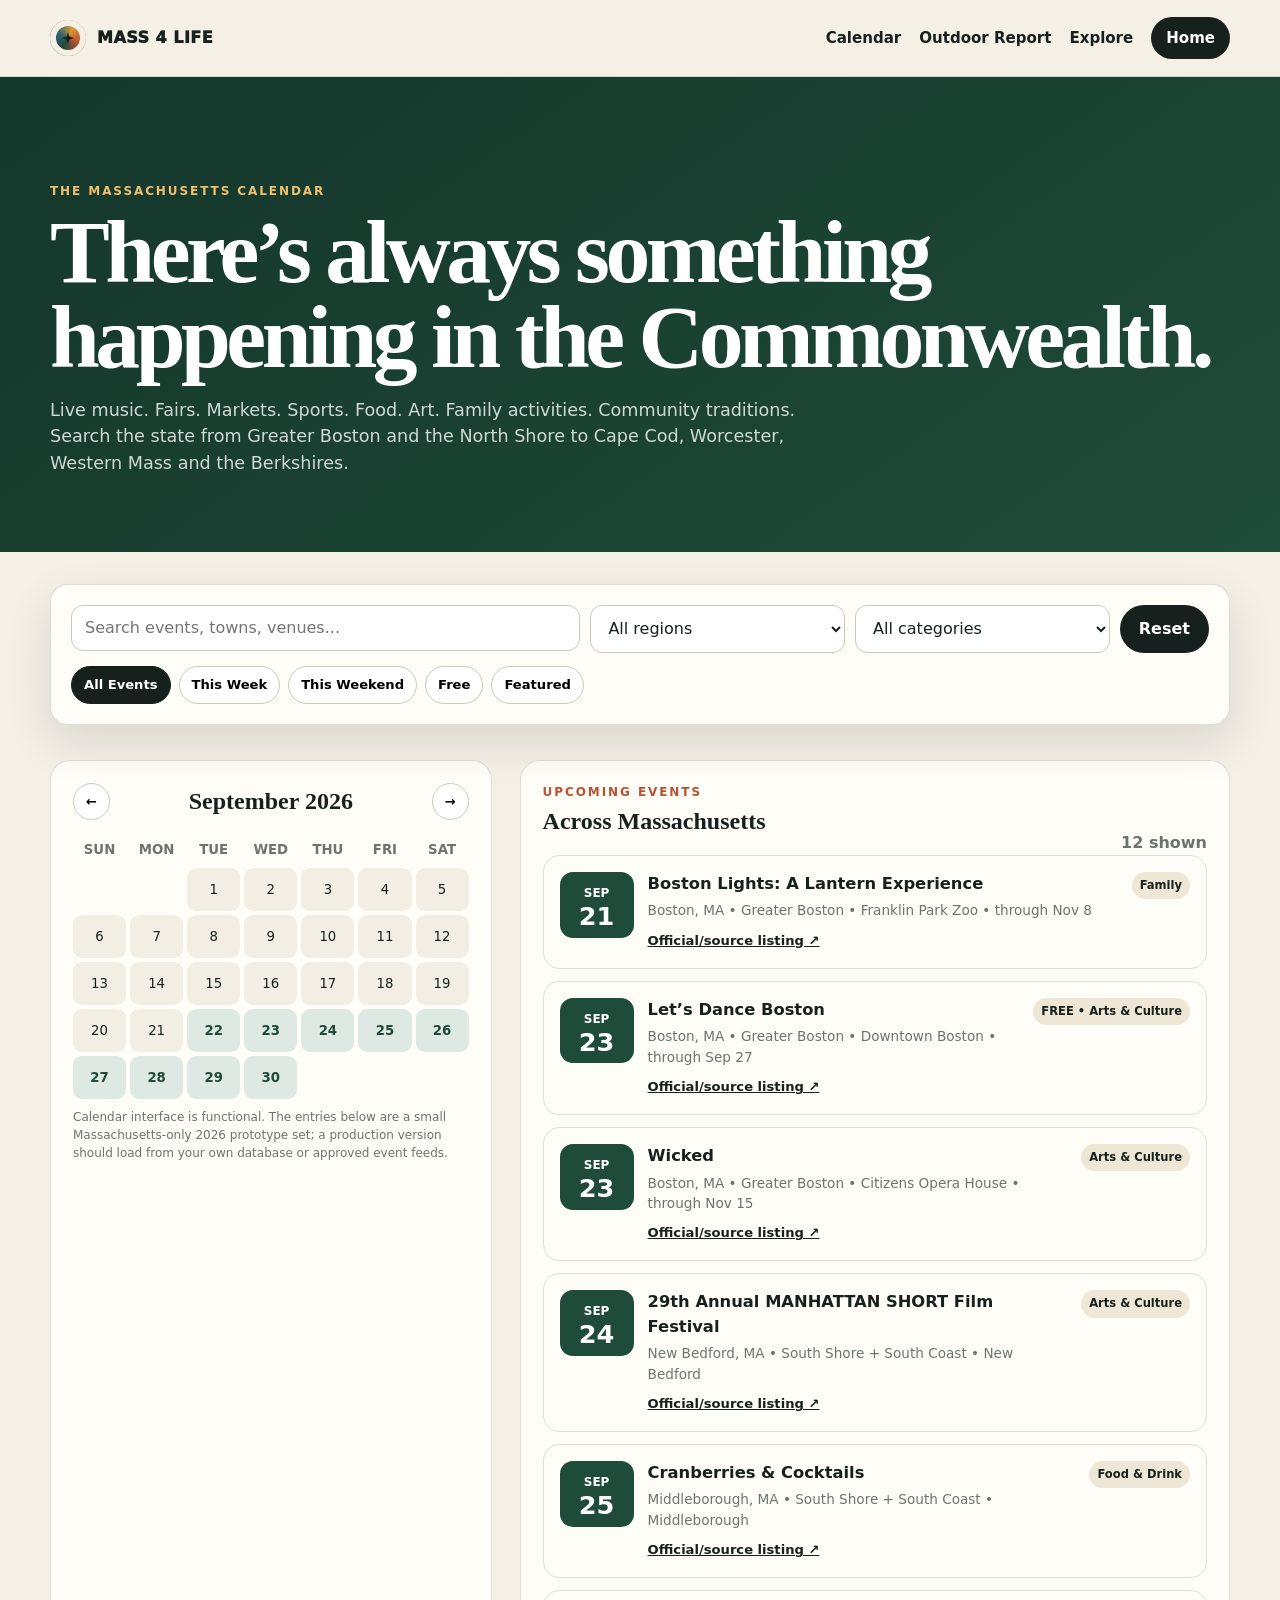
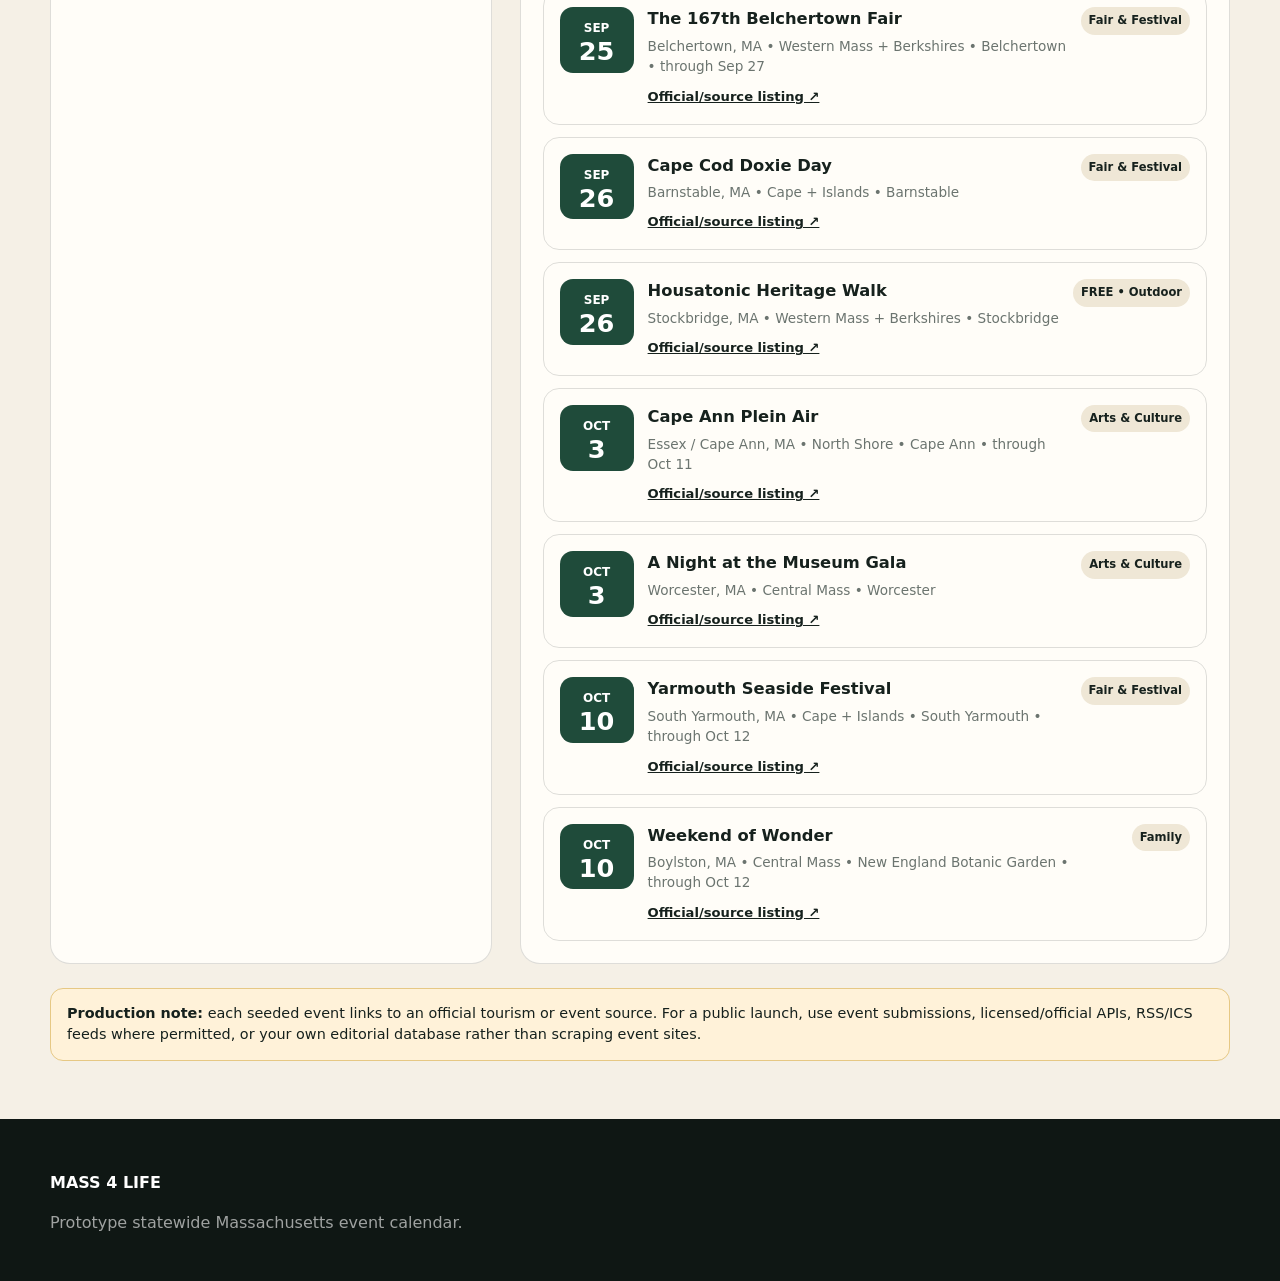
==== calendar.html @ 7e8f81f9 "Add files via upload" ====
<!doctype html><html lang="en"><head><meta charset="utf-8"><meta name="viewport" content="width=device-width,initial-scale=1"><title>Massachusetts Calendar | Mass 4 Life</title><meta name="description" content="Find events and things to do across Massachusetts by region, date and category."><link rel="stylesheet" href="styles.css"></head><body>
<header class="site-header"><div class="container nav" id="nav"><a class="brand" href="index.html"><span class="brand-mark"></span><span>MASS 4 LIFE</span></a><nav class="nav-links"><a href="calendar.html">Calendar</a><a href="outdoor-report.html">Outdoor Report</a><a href="index.html#regions">Explore</a><a class="nav-cta" href="index.html">Home</a></nav><button class="mobile-menu" onclick="document.getElementById('nav').classList.toggle('open')">☰</button></div></header>
<main><section class="page-hero"><div class="container"><div class="eyebrow" style="color:#f1c06d">The Massachusetts Calendar</div><h1>There’s always something happening in the Commonwealth.</h1><p>Live music. Fairs. Markets. Sports. Food. Art. Family activities. Community traditions. Search the state from Greater Boston and the North Shore to Cape Cod, Worcester, Western Mass and the Berkshires.</p></div></section>
<section class="section-sm"><div class="container"><div class="filters"><div class="filter-row"><div class="search-wrap"><input id="search" class="input" placeholder="Search events, towns, venues..."></div><select id="regionFilter"><option value="all">All regions</option><option>Greater Boston</option><option>North Shore</option><option>South Shore + South Coast</option><option>Cape + Islands</option><option>Central Mass</option><option>Western Mass + Berkshires</option></select><select id="categoryFilter"><option value="all">All categories</option><option>Arts & Culture</option><option>Fair & Festival</option><option>Food & Drink</option><option>Outdoor</option><option>Family</option></select><button class="btn btn-dark" id="resetBtn">Reset</button></div><div class="chips"><button class="chip active" data-filter="all">All Events</button><button class="chip" data-filter="week">This Week</button><button class="chip" data-filter="weekend">This Weekend</button><button class="chip" data-filter="free">Free</button><button class="chip" data-filter="featured">Featured</button></div></div>
<div class="calendar-layout"><aside class="month-panel"><div class="month-head"><button class="chip" id="prevMonth">←</button><h2 id="monthLabel"></h2><button class="chip" id="nextMonth">→</button></div><div id="monthGrid" class="month-grid"></div><p class="source-note">Calendar interface is functional. The entries below are a small Massachusetts-only 2026 prototype set; a production version should load from your own database or approved event feeds.</p></aside><section class="event-panel"><div style="display:flex;justify-content:space-between;align-items:end;gap:12px"><div><div class="eyebrow">Upcoming events</div><h2 style="font-family:Georgia,serif;margin:.15rem 0 1rem">Across Massachusetts</h2></div><strong id="eventCount" class="muted"></strong></div><div class="event-list" id="eventList"></div></section></div>
<div class="notice" style="margin-top:24px"><strong>Production note:</strong> each seeded event links to an official tourism or event source. For a public launch, use event submissions, licensed/official APIs, RSS/ICS feeds where permitted, or your own editorial database rather than scraping event sites.</div>
</div></section></main>
<footer class="footer"><div class="container"><strong>MASS 4 LIFE</strong><p class="muted" style="color:rgba(255,255,255,.6)">Prototype statewide Massachusetts event calendar.</p></div></footer><script src="site.js"></script><script src="calendar.js"></script></body></html>
---- styles.css ----
:root {
  --ink:#16211d;
  --cream:#f5f0e6;
  --paper:#fffdf8;
  --forest:#1f4b3a;
  --pine:#14372b;
  --rust:#b85132;
  --gold:#d99732;
  --blue:#2f6173;
  --muted:#6b746f;
  --line:rgba(22,33,29,.14);
  --shadow:0 18px 45px rgba(22,33,29,.12);
  --radius:22px;
}
*{box-sizing:border-box}
html{scroll-behavior:smooth}
body{margin:0;font-family:Inter,ui-sans-serif,system-ui,-apple-system,BlinkMacSystemFont,"Segoe UI",sans-serif;background:var(--cream);color:var(--ink);line-height:1.5}
a{color:inherit}
img{max-width:100%;display:block}
button,input,select{font:inherit}
.container{width:min(1180px,calc(100% - 36px));margin-inline:auto}
.eyebrow{text-transform:uppercase;letter-spacing:.16em;font-weight:800;font-size:.75rem;color:var(--rust)}
.muted{color:var(--muted)}
.skip-link{position:absolute;left:-9999px;top:auto}.skip-link:focus{left:18px;top:18px;background:#fff;padding:10px 14px;z-index:99}
.site-header{position:sticky;top:0;z-index:30;background:rgba(245,240,230,.92);backdrop-filter:blur(12px);border-bottom:1px solid var(--line)}
.nav{min-height:76px;display:flex;align-items:center;justify-content:space-between;gap:24px}
.brand{text-decoration:none;display:flex;align-items:center;gap:11px;font-weight:950;letter-spacing:.03em}
.brand-mark{width:36px;height:36px;border-radius:50%;background:conic-gradient(from 25deg,var(--gold),var(--rust),var(--forest),var(--blue),var(--gold));position:relative;box-shadow:inset 0 0 0 6px var(--cream)}
.brand-mark:after{content:"";position:absolute;inset:12px;background:var(--ink);clip-path:polygon(50% 0,62% 38%,100% 50%,62% 62%,50% 100%,38% 62%,0 50%,38% 38%)}
.nav-links{display:flex;gap:18px;align-items:center}.nav-links a{text-decoration:none;font-weight:750;font-size:.94rem}.nav-links a:hover{text-decoration:underline;text-underline-offset:5px}
.nav-cta{background:var(--ink)!important;color:#fff!important;padding:10px 15px;border-radius:999px;text-decoration:none!important}
.mobile-menu{display:none;border:0;background:transparent;font-size:1.35rem}
.hero{min-height:720px;display:grid;align-items:end;position:relative;overflow:hidden;background:linear-gradient(155deg,#14372b 0%,#1f4b3a 38%,#2f6173 100%);color:#fff}
.hero:before{content:"";position:absolute;inset:0;background:radial-gradient(circle at 80% 12%,rgba(217,151,50,.36),transparent 30%),linear-gradient(to top,rgba(0,0,0,.38),transparent 55%)}
.hero-art{position:absolute;inset:auto 0 0;height:55%;opacity:.6;background:
 linear-gradient(155deg,transparent 0 25%,rgba(255,255,255,.06) 25.4% 26%,transparent 26.4% 33%,rgba(255,255,255,.05) 33.5% 34%,transparent 34.5%),
 linear-gradient(to top,rgba(4,19,15,.7),rgba(4,19,15,0));clip-path:polygon(0 75%,8% 63%,15% 70%,24% 49%,32% 66%,42% 43%,52% 67%,61% 54%,70% 72%,78% 57%,86% 73%,94% 64%,100% 70%,100% 100%,0 100%)}
.skyline{position:absolute;right:5%;bottom:7%;width:min(480px,44vw);height:220px;opacity:.9}
.skyline span{position:absolute;bottom:0;background:rgba(245,240,230,.18);border:1px solid rgba(255,255,255,.16);border-bottom:0}
.skyline span:nth-child(1){left:2%;width:10%;height:35%}.skyline span:nth-child(2){left:14%;width:12%;height:58%}.skyline span:nth-child(3){left:28%;width:8%;height:44%}.skyline span:nth-child(4){left:38%;width:14%;height:82%}.skyline span:nth-child(5){left:54%;width:10%;height:54%}.skyline span:nth-child(6){left:66%;width:13%;height:70%}.skyline span:nth-child(7){left:81%;width:9%;height:47%}.skyline span:nth-child(8){left:91%;width:7%;height:61%}
.skyline span:nth-child(4):before{content:"";position:absolute;left:48%;top:-38px;width:2px;height:38px;background:rgba(255,255,255,.5)}
.hero-content{position:relative;z-index:2;padding:110px 0 70px;max-width:850px}
.hero h1{font-family:Georgia,"Times New Roman",serif;font-size:clamp(3rem,8vw,6.7rem);line-height:.92;margin:.12em 0 .2em;letter-spacing:-.055em;max-width:950px}.hero p{font-size:clamp(1.05rem,2vw,1.35rem);max-width:690px;color:rgba(255,255,255,.86)}
.hero-actions{display:flex;flex-wrap:wrap;gap:12px;margin-top:28px}.btn{display:inline-flex;align-items:center;justify-content:center;gap:9px;min-height:48px;padding:0 18px;border-radius:999px;text-decoration:none;font-weight:850;border:1px solid transparent;cursor:pointer}.btn-light{background:#fff;color:var(--ink)}.btn-ghost{border-color:rgba(255,255,255,.45);color:#fff;background:rgba(255,255,255,.06)}.btn-dark{background:var(--ink);color:#fff}.btn-outline{border-color:var(--ink);background:transparent}
.section{padding:90px 0}.section-sm{padding:58px 0}.section-title{font-family:Georgia,"Times New Roman",serif;font-size:clamp(2.25rem,4.5vw,4.5rem);line-height:1;margin:.1em 0 .25em;letter-spacing:-.035em}.section-intro{font-size:1.08rem;color:var(--muted);max-width:760px}
.cta-grid{display:grid;grid-template-columns:1fr 1fr;gap:20px;margin-top:-54px;position:relative;z-index:4}.cta-card{padding:34px;border-radius:var(--radius);box-shadow:var(--shadow);min-height:270px;position:relative;overflow:hidden;text-decoration:none;display:flex;flex-direction:column;justify-content:flex-end}.cta-card:after{content:"↗";position:absolute;right:24px;top:18px;font-size:2rem}.cta-card h2{font-family:Georgia,serif;font-size:2rem;margin:0}.cta-card p{max-width:540px;margin-bottom:0}.cta-calendar{background:var(--paper)}.cta-outdoor{background:var(--gold);color:#1c211d}
.state-grid{display:grid;grid-template-columns:repeat(3,1fr);gap:16px;margin-top:38px}.state-card{background:var(--paper);border:1px solid var(--line);border-radius:18px;padding:24px;min-height:190px;position:relative;overflow:hidden}.state-card .state-abbr{font-size:3.4rem;font-weight:950;letter-spacing:-.08em;color:rgba(31,75,58,.13);position:absolute;right:16px;top:5px}.state-card h3{margin:0 0 7px}.state-card p{color:var(--muted);font-size:.94rem;margin:0}.state-card .tags{display:flex;flex-wrap:wrap;gap:7px;margin-top:18px}.tag{font-size:.72rem;font-weight:800;background:#ece6d8;border-radius:999px;padding:5px 8px}
.band{background:var(--ink);color:#fff}.band .section-intro{color:rgba(255,255,255,.7)}.feature-grid{display:grid;grid-template-columns:repeat(4,1fr);gap:14px;margin-top:34px}.feature-card{border:1px solid rgba(255,255,255,.12);border-radius:18px;padding:23px;background:rgba(255,255,255,.04)}.feature-icon{font-size:2rem}.feature-card h3{margin:.55rem 0 .35rem}.feature-card p{color:rgba(255,255,255,.68);font-size:.9rem;margin:0}
.merch-grid{display:grid;grid-template-columns:repeat(3,1fr);gap:18px;margin-top:30px}.merch{background:var(--paper);border-radius:20px;overflow:hidden;border:1px solid var(--line)}.merch-art{aspect-ratio:4/3;display:grid;place-items:center;font-size:5.4rem;background:linear-gradient(145deg,#e5dac4,#f8f3e9)}.merch-copy{padding:22px}.merch-copy h3{margin:0}.price{font-weight:900;color:var(--rust);margin:.45rem 0}
.footer{background:#0f1714;color:#fff;padding:52px 0 30px}.footer-grid{display:grid;grid-template-columns:2fr 1fr 1fr;gap:28px}.footer a{color:rgba(255,255,255,.75)}.footer small{color:rgba(255,255,255,.52)}
.page-hero{padding:105px 0 58px;background:linear-gradient(145deg,var(--pine),var(--forest));color:#fff}.page-hero h1{font-family:Georgia,serif;font-size:clamp(3rem,7vw,6rem);line-height:.95;margin:.1em 0 .2em;letter-spacing:-.05em}.page-hero p{font-size:1.1rem;color:rgba(255,255,255,.8);max-width:780px}
.filters{background:var(--paper);border:1px solid var(--line);padding:20px;border-radius:18px;box-shadow:var(--shadow);margin-top:-26px;position:relative;z-index:5}.filter-row{display:grid;grid-template-columns:2fr 1fr 1fr auto;gap:10px}.input,select{width:100%;min-height:46px;border:1px solid #cfc9bc;background:#fff;border-radius:12px;padding:0 13px;color:var(--ink)}.chips{display:flex;flex-wrap:wrap;gap:8px;margin-top:13px}.chip{border:1px solid #cfc9bc;background:#fff;border-radius:999px;padding:8px 12px;font-size:.82rem;font-weight:800;cursor:pointer}.chip.active{background:var(--ink);color:#fff;border-color:var(--ink)}
.calendar-layout{display:grid;grid-template-columns:1.15fr 1.85fr;gap:28px;margin-top:35px}.month-panel,.event-panel{background:var(--paper);border:1px solid var(--line);border-radius:20px;padding:22px}.month-head{display:flex;align-items:center;justify-content:space-between;margin-bottom:16px}.month-head h2{font-family:Georgia,serif;margin:0}.month-grid{display:grid;grid-template-columns:repeat(7,1fr);gap:4px}.dow,.day{min-height:43px;display:grid;place-items:center;border-radius:9px;font-size:.83rem}.dow{font-weight:900;color:var(--muted);min-height:28px}.day{background:#f3eee4}.day.blank{background:transparent}.day.today{outline:2px solid var(--rust);font-weight:900}.day.has-event{background:#dfe9e3;color:var(--forest);font-weight:900}
.event-list{display:grid;gap:12px}.event-card{border:1px solid var(--line);border-radius:16px;padding:16px;display:grid;grid-template-columns:74px 1fr auto;gap:14px;align-items:start}.date-tile{background:var(--forest);color:#fff;border-radius:13px;text-align:center;padding:8px 5px}.date-tile strong{display:block;font-size:1.6rem;line-height:1}.date-tile span{font-size:.75rem;font-weight:800}.event-card h3{margin:0 0 4px;font-size:1.02rem}.event-meta{color:var(--muted);font-size:.85rem}.event-badge{font-size:.72rem;background:#efe7d6;border-radius:999px;padding:5px 8px;font-weight:800;white-space:nowrap}.event-card a{font-size:.82rem;font-weight:850}.notice{padding:14px 16px;border-radius:13px;background:#fff2d9;border:1px solid #e6c884;font-size:.9rem}
.outdoor-grid{display:grid;grid-template-columns:1.35fr .65fr;gap:24px;margin-top:28px}.weather-panel,.radar-panel,.info-panel{background:var(--paper);border:1px solid var(--line);border-radius:20px;padding:22px}.location-tabs{display:flex;gap:8px;flex-wrap:wrap;margin-bottom:18px}.location-tab{border:1px solid #cbc5b9;background:#fff;border-radius:999px;padding:8px 11px;font-weight:800;font-size:.78rem;cursor:pointer}.location-tab.active{background:var(--forest);color:#fff;border-color:var(--forest)}.weather-main{display:grid;grid-template-columns:auto 1fr;gap:20px;align-items:center}.temp{font-family:Georgia,serif;font-size:4.5rem;line-height:1}.conditions h2{margin:0}.forecast-strip{display:grid;grid-template-columns:repeat(4,1fr);gap:10px;margin-top:20px}.forecast-day{background:#f1ece2;border-radius:14px;padding:12px}.forecast-day strong{display:block}.radar-img{width:100%;aspect-ratio:1/1;object-fit:cover;border-radius:14px;background:#e7e2d8}.source-note{font-size:.75rem;color:var(--muted);margin-top:9px}.season-grid{display:grid;grid-template-columns:repeat(4,1fr);gap:14px;margin-top:30px}.season-card{border-radius:18px;padding:20px;min-height:210px;color:#fff;display:flex;flex-direction:column;justify-content:flex-end}.season-card:nth-child(1){background:linear-gradient(145deg,#934327,#d07a36)}.season-card:nth-child(2){background:linear-gradient(145deg,#315e72,#83a9b6)}.season-card:nth-child(3){background:linear-gradient(145deg,#3b5737,#6e8952)}.season-card:nth-child(4){background:linear-gradient(145deg,#34495c,#71869a)}.season-card a{font-weight:850}.tide-list{display:grid;gap:9px;margin-top:12px}.tide-item{display:flex;justify-content:space-between;border-bottom:1px solid var(--line);padding-bottom:8px}.status-dot{display:inline-block;width:8px;height:8px;background:#62a66f;border-radius:50%;margin-right:6px}.loading{color:var(--muted)}.forecast-map-wrap{margin-top:26px;padding-top:22px;border-top:1px solid var(--line)}.forecast-map-heading{display:flex;align-items:flex-end;justify-content:space-between;gap:14px;margin-bottom:12px}.forecast-map-heading h3{font-family:Georgia,serif;font-size:1.55rem;margin:.15rem 0 0}.map-badge{display:inline-flex;align-items:center;white-space:nowrap;border:1px solid #c9c2b6;background:#f5f0e7;border-radius:999px;padding:7px 10px;font-size:.72rem;font-weight:850;color:var(--forest)}.forecast-map{width:100%;height:390px;border-radius:16px;border:1px solid var(--line);overflow:hidden;background:#e7e2d8;z-index:1}
.forecast-map{position:relative}.ma-map-svg{display:block;width:100%;height:100%}.ma-state-shape,.ma-island{stroke:#81927f;stroke-width:2;vector-effect:non-scaling-stroke}.ma-island{fill:#eee4d2}.ma-map-label{font-size:21px;font-weight:900;letter-spacing:.18em;fill:#355244;opacity:.65}.ma-water-label{font-size:13px;font-weight:850;letter-spacing:.22em;fill:#6e939c;opacity:.78}.ma-selected-area{fill:#3f7b58;fill-opacity:.20;stroke:#234733;stroke-width:3;stroke-dasharray:8 6;vector-effect:non-scaling-stroke}.ma-city-marker{cursor:pointer;outline:none}.ma-city-marker circle{fill:#fff;stroke:#355244;stroke-width:3;vector-effect:non-scaling-stroke;transition:.15s ease}.ma-city-marker:hover circle,.ma-city-marker:focus circle{r:7;fill:#f1c06d}.ma-city-marker.is-active circle{fill:#f1c06d;stroke:#1f382a}.ma-city-marker text{font-size:16px;font-weight:900;paint-order:stroke;stroke:#fff;stroke-width:5px;stroke-linejoin:round;fill:#1f382a}.ma-map-key rect{fill:#fff;fill-opacity:.9;stroke:#c9c2b6}.ma-map-key circle{fill:#3f7b58;fill-opacity:.30;stroke:#234733;stroke-width:2}.ma-map-key text{font-size:13px;font-weight:800;fill:#355244}

@media(max-width:900px){.state-grid,.merch-grid{grid-template-columns:1fr 1fr}.feature-grid,.season-grid{grid-template-columns:1fr 1fr}.calendar-layout,.outdoor-grid{grid-template-columns:1fr}.filter-row{grid-template-columns:1fr 1fr}.filter-row .search-wrap{grid-column:1/-1}.skyline{opacity:.45;width:75vw}.footer-grid{grid-template-columns:1fr 1fr}}
@media(max-width:640px){.forecast-map{height:300px}.forecast-map-heading{align-items:flex-start;flex-direction:column}.map-badge{white-space:normal}.nav-links{display:none}.mobile-menu{display:block}.nav.open .nav-links{display:flex;position:absolute;left:18px;right:18px;top:68px;background:var(--paper);padding:16px;border-radius:16px;box-shadow:var(--shadow);flex-direction:column;align-items:flex-start}.hero{min-height:650px}.hero-content{padding-top:80px}.cta-grid,.state-grid,.merch-grid,.feature-grid,.season-grid{grid-template-columns:1fr}.filter-row{grid-template-columns:1fr}.filter-row .search-wrap{grid-column:auto}.event-card{grid-template-columns:66px 1fr}.event-badge{grid-column:2}.forecast-strip{grid-template-columns:1fr 1fr}.weather-main{grid-template-columns:1fr}.footer-grid{grid-template-columns:1fr}}
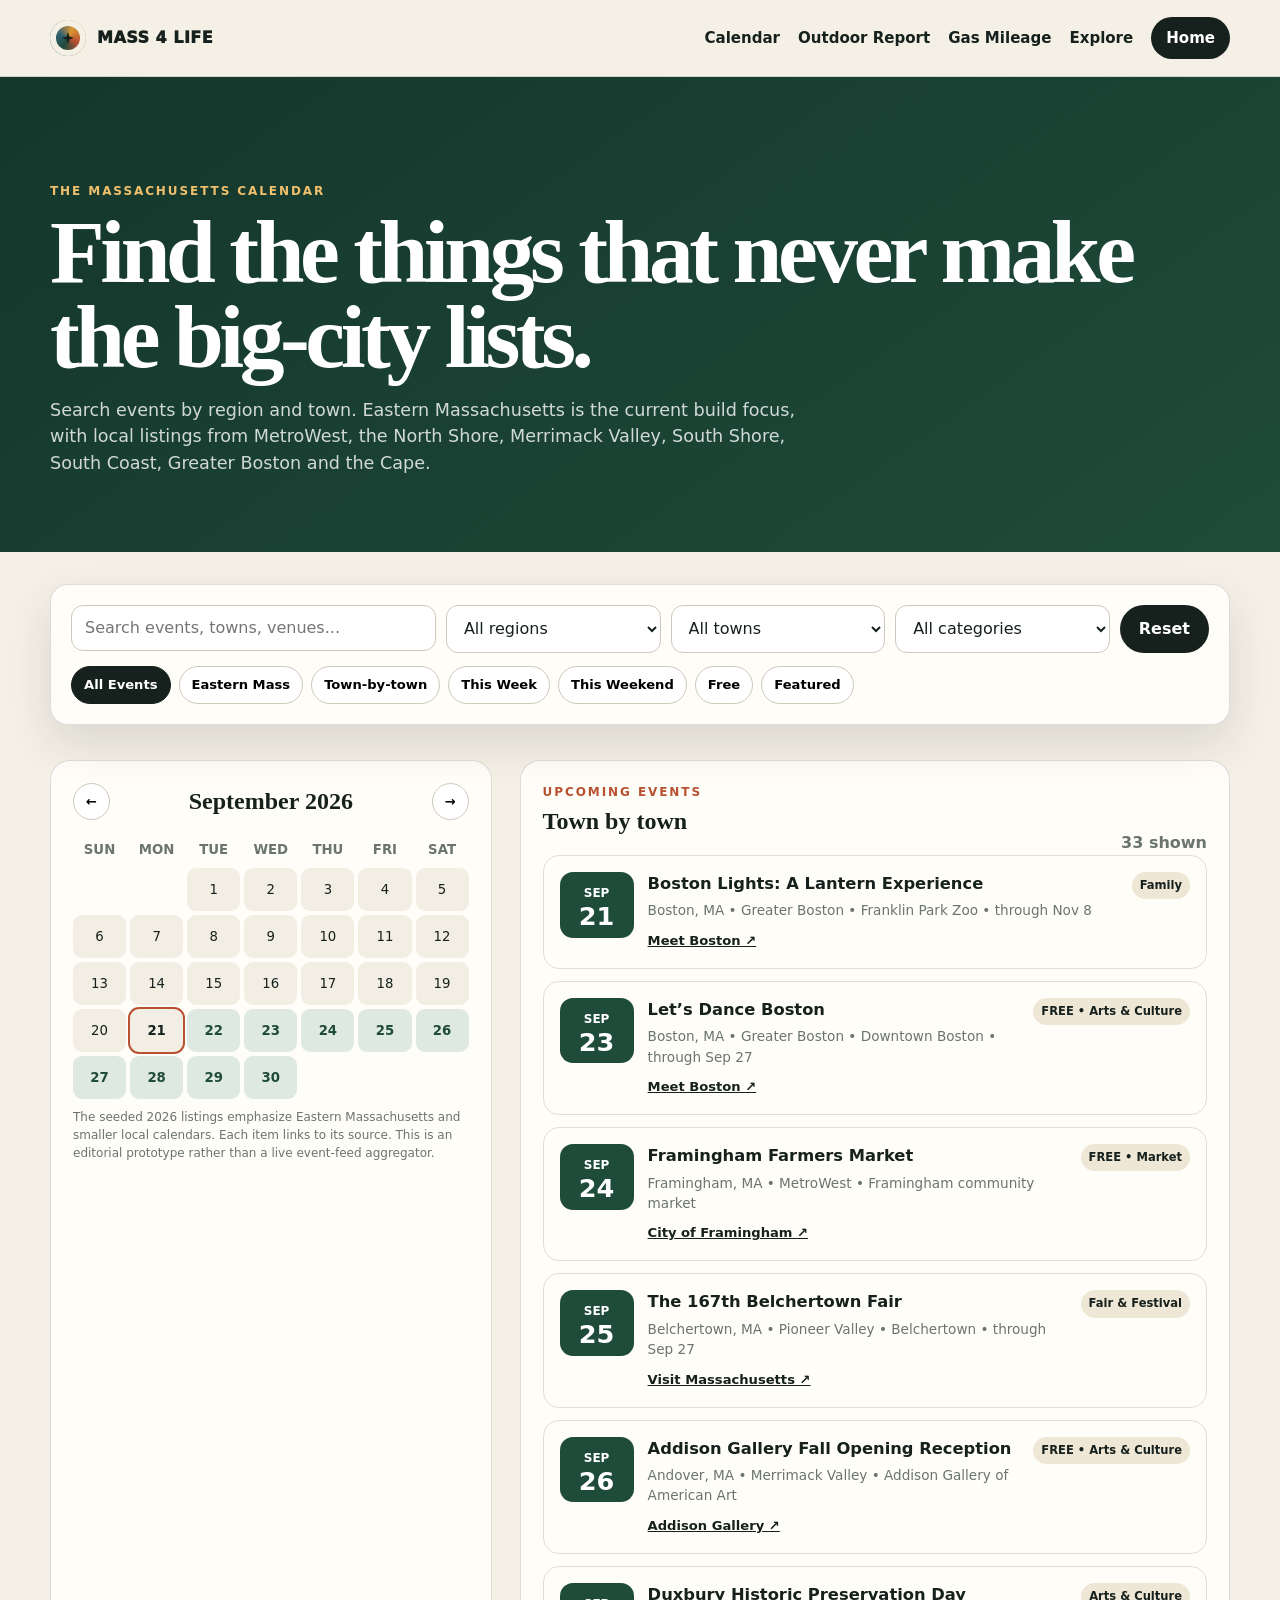
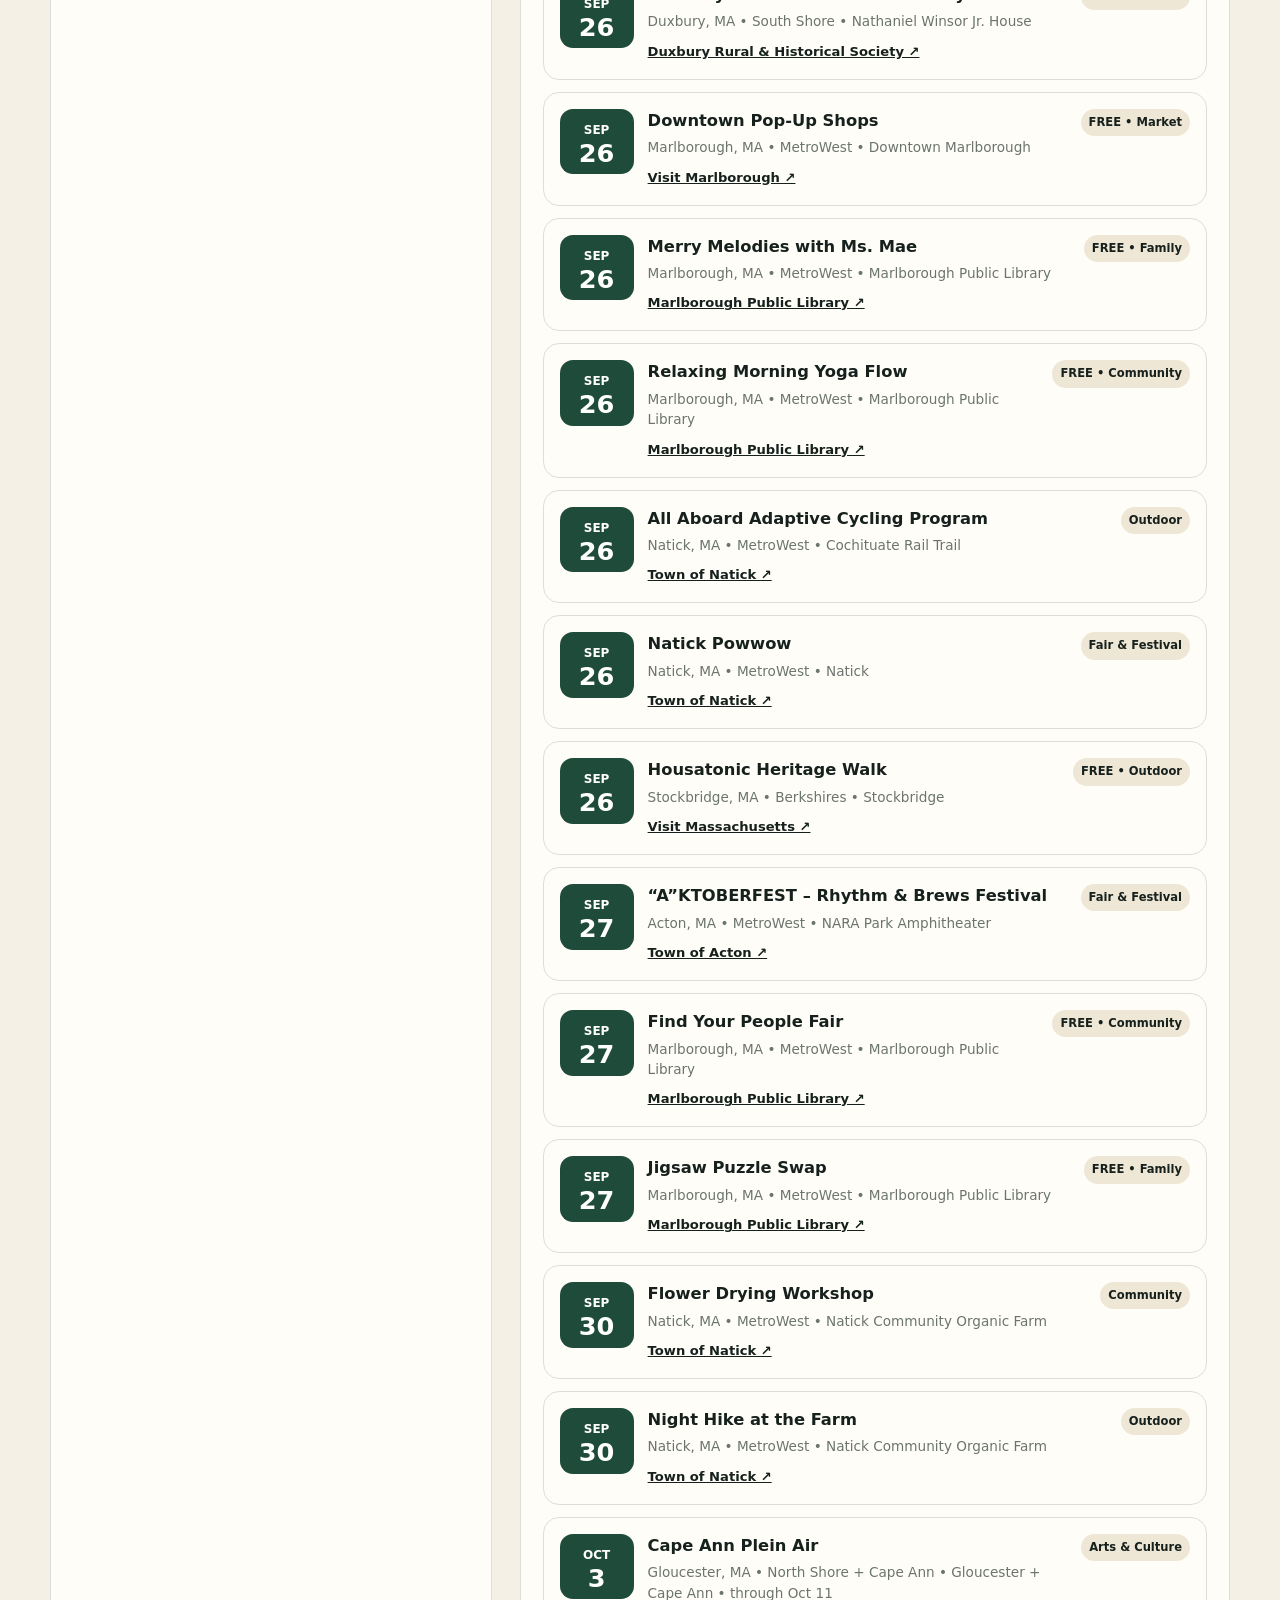
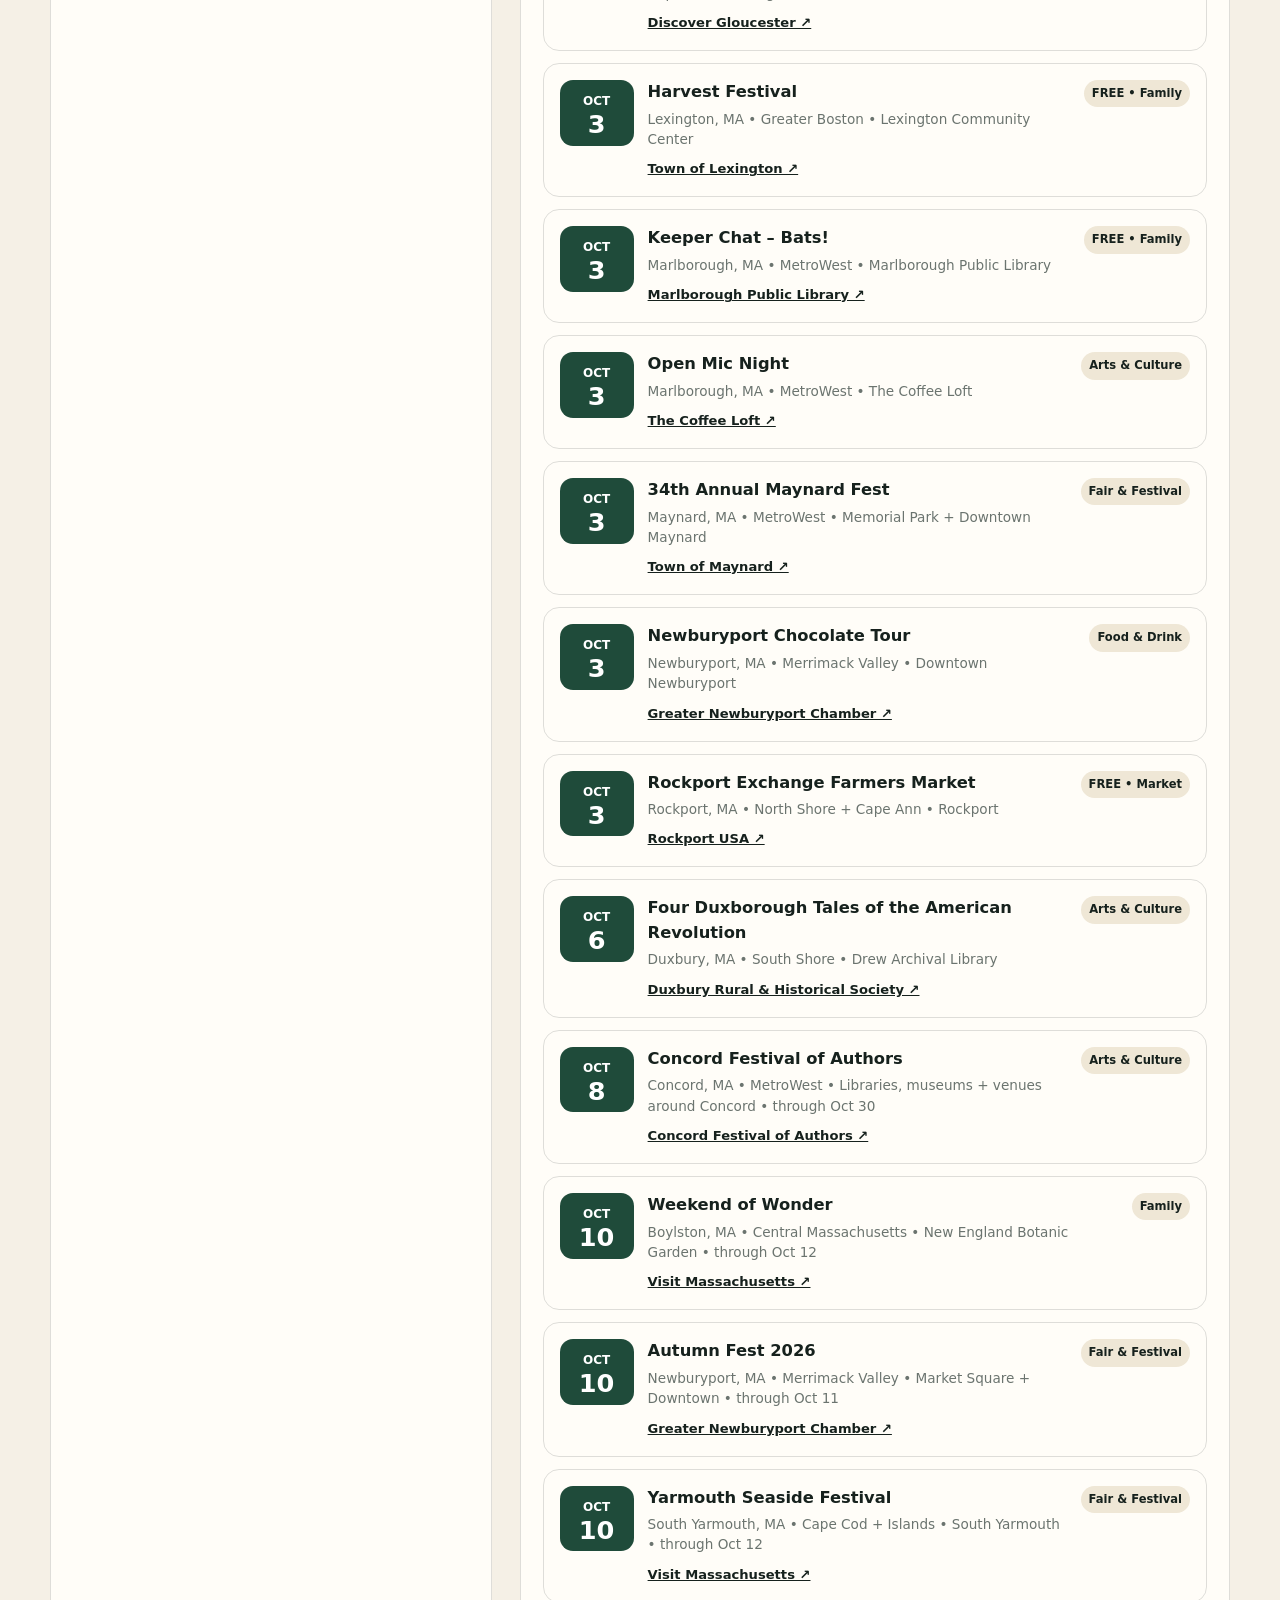
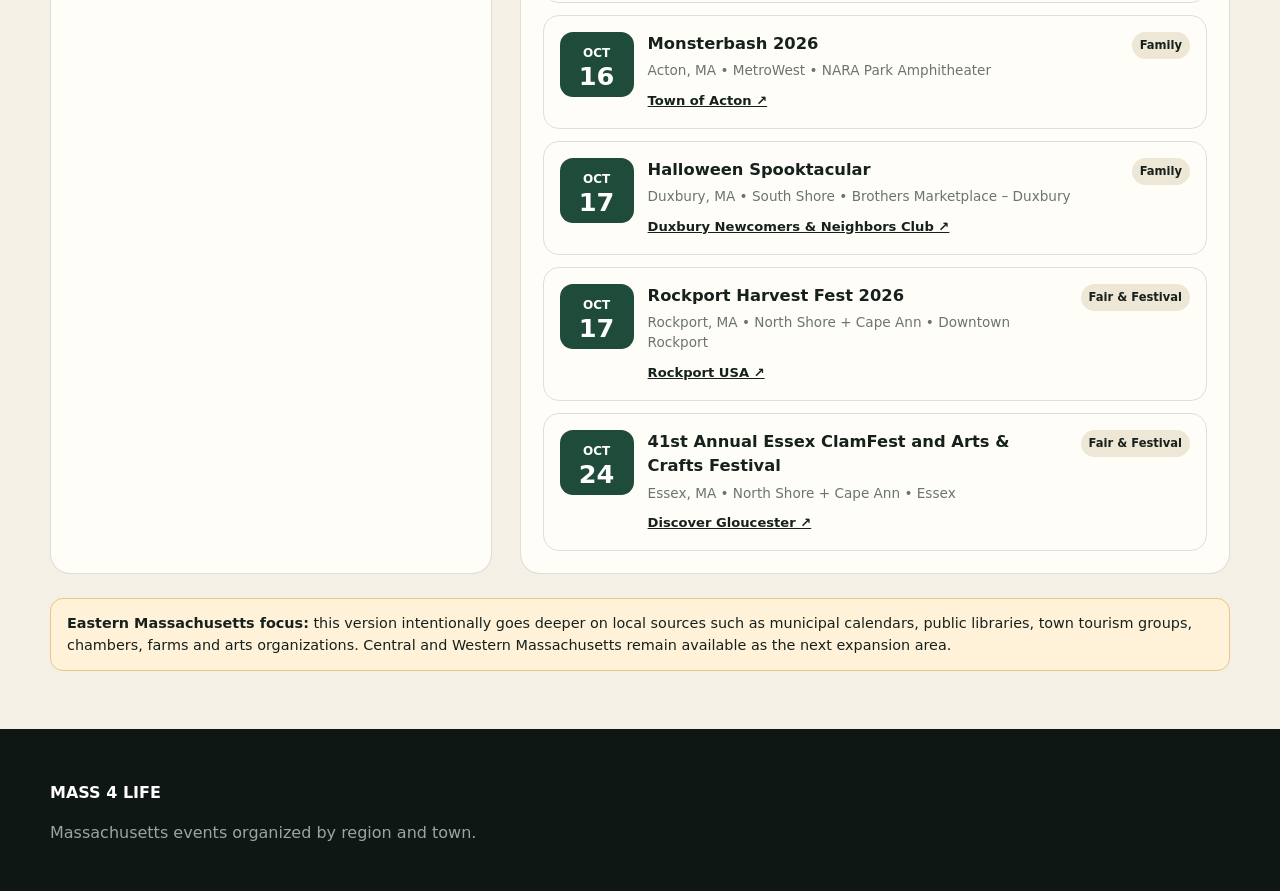
==== commit d6983807: "Add files via upload" ====
--- a/calendar.html
+++ b/calendar.html
@@ -1,8 +1,8 @@
-<!doctype html><html lang="en"><head><meta charset="utf-8"><meta name="viewport" content="width=device-width,initial-scale=1"><title>Massachusetts Calendar | Mass 4 Life</title><meta name="description" content="Find events and things to do across Massachusetts by region, date and category."><link rel="stylesheet" href="styles.css"></head><body>
-<header class="site-header"><div class="container nav" id="nav"><a class="brand" href="index.html"><span class="brand-mark"></span><span>MASS 4 LIFE</span></a><nav class="nav-links"><a href="calendar.html">Calendar</a><a href="outdoor-report.html">Outdoor Report</a><a href="index.html#regions">Explore</a><a class="nav-cta" href="index.html">Home</a></nav><button class="mobile-menu" onclick="document.getElementById('nav').classList.toggle('open')">☰</button></div></header>
-<main><section class="page-hero"><div class="container"><div class="eyebrow" style="color:#f1c06d">The Massachusetts Calendar</div><h1>There’s always something happening in the Commonwealth.</h1><p>Live music. Fairs. Markets. Sports. Food. Art. Family activities. Community traditions. Search the state from Greater Boston and the North Shore to Cape Cod, Worcester, Western Mass and the Berkshires.</p></div></section>
-<section class="section-sm"><div class="container"><div class="filters"><div class="filter-row"><div class="search-wrap"><input id="search" class="input" placeholder="Search events, towns, venues..."></div><select id="regionFilter"><option value="all">All regions</option><option>Greater Boston</option><option>North Shore</option><option>South Shore + South Coast</option><option>Cape + Islands</option><option>Central Mass</option><option>Western Mass + Berkshires</option></select><select id="categoryFilter"><option value="all">All categories</option><option>Arts & Culture</option><option>Fair & Festival</option><option>Food & Drink</option><option>Outdoor</option><option>Family</option></select><button class="btn btn-dark" id="resetBtn">Reset</button></div><div class="chips"><button class="chip active" data-filter="all">All Events</button><button class="chip" data-filter="week">This Week</button><button class="chip" data-filter="weekend">This Weekend</button><button class="chip" data-filter="free">Free</button><button class="chip" data-filter="featured">Featured</button></div></div>
-<div class="calendar-layout"><aside class="month-panel"><div class="month-head"><button class="chip" id="prevMonth">←</button><h2 id="monthLabel"></h2><button class="chip" id="nextMonth">→</button></div><div id="monthGrid" class="month-grid"></div><p class="source-note">Calendar interface is functional. The entries below are a small Massachusetts-only 2026 prototype set; a production version should load from your own database or approved event feeds.</p></aside><section class="event-panel"><div style="display:flex;justify-content:space-between;align-items:end;gap:12px"><div><div class="eyebrow">Upcoming events</div><h2 style="font-family:Georgia,serif;margin:.15rem 0 1rem">Across Massachusetts</h2></div><strong id="eventCount" class="muted"></strong></div><div class="event-list" id="eventList"></div></section></div>
-<div class="notice" style="margin-top:24px"><strong>Production note:</strong> each seeded event links to an official tourism or event source. For a public launch, use event submissions, licensed/official APIs, RSS/ICS feeds where permitted, or your own editorial database rather than scraping event sites.</div>
+<!doctype html><html lang="en"><head><meta charset="utf-8"><meta name="viewport" content="width=device-width,initial-scale=1"><title>Massachusetts Calendar | Mass 4 Life</title><meta name="description" content="Find Massachusetts events by region, town, date and category, with expanded Eastern Massachusetts coverage."><link rel="stylesheet" href="styles.css"></head><body>
+<header class="site-header"><div class="container nav" id="nav"><a class="brand" href="index.html"><span class="brand-mark"></span><span>MASS 4 LIFE</span></a><nav class="nav-links"><a href="calendar.html">Calendar</a><a href="outdoor-report.html">Outdoor Report</a><a href="gas-mileage.html">Gas Mileage</a><a href="index.html#regions">Explore</a><a class="nav-cta" href="index.html">Home</a></nav><button class="mobile-menu" onclick="document.getElementById('nav').classList.toggle('open')">☰</button></div></header>
+<main><section class="page-hero"><div class="container"><div class="eyebrow" style="color:#f1c06d">The Massachusetts Calendar</div><h1>Find the things that never make the big-city lists.</h1><p>Search events by region and town. Eastern Massachusetts is the current build focus, with local listings from MetroWest, the North Shore, Merrimack Valley, South Shore, South Coast, Greater Boston and the Cape.</p></div></section>
+<section class="section-sm"><div class="container"><div class="filters"><div class="filter-row expanded"><div class="search-wrap"><input id="search" class="input" placeholder="Search events, towns, venues..."></div><select id="regionFilter"><option value="all">All regions</option><option>Greater Boston</option><option>MetroWest</option><option>North Shore + Cape Ann</option><option>Merrimack Valley</option><option>South Shore</option><option>South Coast</option><option>Cape Cod + Islands</option><option>Central Massachusetts</option><option>Pioneer Valley</option><option>Berkshires</option></select><select id="townFilter"><option value="all">All towns</option></select><select id="categoryFilter"><option value="all">All categories</option><option>Arts & Culture</option><option>Fair & Festival</option><option>Food & Drink</option><option>Outdoor</option><option>Family</option><option>Market</option><option>Community</option></select><button class="btn btn-dark" id="resetBtn">Reset</button></div><div class="chips"><button class="chip active" data-filter="all">All Events</button><button class="chip" data-filter="east">Eastern Mass</button><button class="chip" data-filter="local">Town-by-town</button><button class="chip" data-filter="week">This Week</button><button class="chip" data-filter="weekend">This Weekend</button><button class="chip" data-filter="free">Free</button><button class="chip" data-filter="featured">Featured</button></div></div>
+<div class="calendar-layout"><aside class="month-panel"><div class="month-head"><button class="chip" id="prevMonth">←</button><h2 id="monthLabel"></h2><button class="chip" id="nextMonth">→</button></div><div id="monthGrid" class="month-grid"></div><p class="source-note">The seeded 2026 listings emphasize Eastern Massachusetts and smaller local calendars. Each item links to its source. This is an editorial prototype rather than a live event-feed aggregator.</p></aside><section class="event-panel"><div style="display:flex;justify-content:space-between;align-items:end;gap:12px"><div><div class="eyebrow">Upcoming events</div><h2 style="font-family:Georgia,serif;margin:.15rem 0 1rem">Town by town</h2></div><strong id="eventCount" class="muted"></strong></div><div class="event-list" id="eventList"></div></section></div>
+<div class="notice" style="margin-top:24px"><strong>Eastern Massachusetts focus:</strong> this version intentionally goes deeper on local sources such as municipal calendars, public libraries, town tourism groups, chambers, farms and arts organizations. Central and Western Massachusetts remain available as the next expansion area.</div>
 </div></section></main>
-<footer class="footer"><div class="container"><strong>MASS 4 LIFE</strong><p class="muted" style="color:rgba(255,255,255,.6)">Prototype statewide Massachusetts event calendar.</p></div></footer><script src="site.js"></script><script src="calendar.js"></script></body></html>
+<footer class="footer"><div class="container"><strong>MASS 4 LIFE</strong><p class="muted" style="color:rgba(255,255,255,.6)">Massachusetts events organized by region and town.</p></div></footer><script src="site.js"></script><script src="calendar.js"></script></body></html>
--- a/styles.css
+++ b/styles.css
@@ -57,3 +57,19 @@
 
 @media(max-width:900px){.state-grid,.merch-grid{grid-template-columns:1fr 1fr}.feature-grid,.season-grid{grid-template-columns:1fr 1fr}.calendar-layout,.outdoor-grid{grid-template-columns:1fr}.filter-row{grid-template-columns:1fr 1fr}.filter-row .search-wrap{grid-column:1/-1}.skyline{opacity:.45;width:75vw}.footer-grid{grid-template-columns:1fr 1fr}}
 @media(max-width:640px){.forecast-map{height:300px}.forecast-map-heading{align-items:flex-start;flex-direction:column}.map-badge{white-space:normal}.nav-links{display:none}.mobile-menu{display:block}.nav.open .nav-links{display:flex;position:absolute;left:18px;right:18px;top:68px;background:var(--paper);padding:16px;border-radius:16px;box-shadow:var(--shadow);flex-direction:column;align-items:flex-start}.hero{min-height:650px}.hero-content{padding-top:80px}.cta-grid,.state-grid,.merch-grid,.feature-grid,.season-grid{grid-template-columns:1fr}.filter-row{grid-template-columns:1fr}.filter-row .search-wrap{grid-column:auto}.event-card{grid-template-columns:66px 1fr}.event-badge{grid-column:2}.forecast-strip{grid-template-columns:1fr 1fr}.weather-main{grid-template-columns:1fr}.footer-grid{grid-template-columns:1fr}}
+
+/* Regional build-out */
+.region-cluster{margin-top:34px}.region-cluster-secondary{margin-top:48px;padding-top:36px;border-top:1px solid var(--line)}.region-cluster-head{display:flex;align-items:end;justify-content:space-between;gap:24px;margin-bottom:18px}.region-cluster-head h3{font-family:Georgia,serif;font-size:2rem;margin:.35rem 0 0}.region-cluster-head p{max-width:520px;color:var(--muted);margin:0}.focus-pill{display:inline-flex;background:var(--forest);color:#fff;border-radius:999px;padding:5px 9px;font-size:.68rem;font-weight:900;letter-spacing:.1em}.focus-pill.secondary{background:#6d756f}.focus-card{border-top:4px solid var(--gold)}.filter-row.expanded{grid-template-columns:1.7fr 1fr 1fr 1fr auto}.ma-region-labels text{font-size:10px;font-weight:900;letter-spacing:.08em;fill:#51665c;opacity:.48;paint-order:stroke;stroke:#f7f2e7;stroke-width:3px;stroke-linejoin:round}
+@media(max-width:900px){.region-cluster-head{align-items:flex-start;flex-direction:column}.filter-row.expanded{grid-template-columns:1fr 1fr}.filter-row.expanded .search-wrap{grid-column:1/-1}}
+@media(max-width:640px){.filter-row.expanded{grid-template-columns:1fr}.filter-row.expanded .search-wrap{grid-column:auto}}
+
+/* Gas mileage tracker */
+.fuel-hero{background:linear-gradient(145deg,#172720,#315c4a)}
+.fuel-toolbar{display:flex;justify-content:space-between;align-items:end;gap:18px;margin-bottom:14px}.fuel-toolbar-title{font-family:Georgia,serif;font-size:2rem;margin:.2rem 0 0}
+.vehicle-tabs{display:grid;grid-template-columns:repeat(3,1fr);gap:12px;margin-bottom:22px}.vehicle-tab{border:1px solid var(--line);background:var(--paper);border-radius:16px;padding:16px 18px;display:flex;align-items:center;gap:11px;font-weight:900;cursor:pointer;text-align:left;box-shadow:0 8px 22px rgba(22,33,29,.05)}.vehicle-tab:hover{border-color:#9eaa9f}.vehicle-tab.active{background:var(--forest);color:#fff;border-color:var(--forest)}.vehicle-tab-icon{font-size:1.35rem}
+.fuel-layout{display:grid;grid-template-columns:1.35fr .65fr;gap:22px}.fuel-entry-card,.fuel-summary-card,.fuel-history-card{background:var(--paper);border:1px solid var(--line);border-radius:20px;padding:24px}.fuel-entry-card h2,.fuel-summary-card h2,.fuel-history-card h2{font-family:Georgia,serif;margin:.2rem 0 .4rem}.fuel-note{margin-top:0}.fuel-form-grid{display:grid;grid-template-columns:1fr 1fr;gap:16px;margin-top:22px}.field-label{display:grid;gap:7px;font-size:.82rem;font-weight:850;color:var(--ink)}.input-with-unit{display:flex;align-items:center;border:1px solid #cfc9bc;background:#fff;border-radius:12px;overflow:hidden}.input-with-unit:focus-within{outline:2px solid rgba(31,75,58,.22);border-color:var(--forest)}.input-with-unit .input{border:0;border-radius:0;min-width:0;outline:0}.input-with-unit>span{padding:0 13px;color:var(--muted);font-weight:800}.input-with-unit.money>span{padding-right:0}.fuel-form-actions{display:flex;flex-wrap:wrap;gap:10px;margin-top:16px}.form-message{min-height:22px;margin-top:12px;font-size:.88rem;font-weight:750}.form-message.error{color:#a53e2b}.form-message.success{color:var(--forest)}
+.summary-heading{display:flex;justify-content:space-between;gap:10px;align-items:start}.summary-entry-count{font-size:.75rem;font-weight:850;background:#ede7da;border-radius:999px;padding:6px 9px;white-space:nowrap}.fuel-stats{display:grid;grid-template-columns:1fr 1fr;gap:10px;margin-top:20px}.fuel-stat{background:#f2ede3;border-radius:14px;padding:14px}.fuel-stat span{display:block;color:var(--muted);font-size:.74rem;font-weight:850;text-transform:uppercase;letter-spacing:.05em}.fuel-stat strong{display:block;font-family:Georgia,serif;font-size:1.8rem;margin-top:3px}.fuel-data-note{font-size:.78rem;color:var(--muted);padding-top:16px;margin-top:16px;border-top:1px solid var(--line)}
+.fuel-history-card{margin-top:22px}.fuel-history-head{display:flex;justify-content:space-between;align-items:end;gap:16px;margin-bottom:14px}.fuel-table-wrap{overflow-x:auto}.fuel-table{width:100%;border-collapse:collapse;min-width:870px}.fuel-table th{text-align:left;font-size:.72rem;text-transform:uppercase;letter-spacing:.06em;color:var(--muted);padding:10px 10px;border-bottom:1px solid var(--line)}.fuel-table td{padding:13px 10px;border-bottom:1px solid var(--line);font-size:.88rem}.fuel-table tr:last-child td{border-bottom:0}.fuel-row-actions{white-space:nowrap;text-align:right}.table-action{border:0;background:transparent;padding:4px 6px;font-size:.76rem;font-weight:900;color:var(--forest);cursor:pointer}.table-action.danger{color:var(--rust)}.fuel-empty{text-align:center;color:var(--muted);padding:42px 16px}.fuel-storage-note{text-align:center;margin:16px auto 0;max-width:760px}
+.vehicle-dialog-backdrop{position:fixed;z-index:80;inset:0;background:rgba(9,19,15,.64);display:grid;place-items:center;padding:18px}.vehicle-dialog-backdrop[hidden]{display:none}.vehicle-dialog{background:var(--paper);width:min(520px,100%);border-radius:22px;padding:24px;box-shadow:0 30px 80px rgba(0,0,0,.28)}.vehicle-dialog-head{display:flex;justify-content:space-between;align-items:start;gap:16px}.vehicle-dialog-head h2{font-family:Georgia,serif;margin:.15rem 0 0}.dialog-close{border:0;background:#ece6da;width:36px;height:36px;border-radius:50%;font-size:1.5rem;cursor:pointer}.vehicle-name-fields{display:grid;gap:13px;margin-top:20px}.dialog-open{overflow:hidden}
+@media(max-width:900px){.fuel-layout{grid-template-columns:1fr}.vehicle-tabs{grid-template-columns:1fr 1fr 1fr}}
+@media(max-width:640px){.fuel-toolbar,.fuel-history-head{align-items:flex-start;flex-direction:column}.vehicle-tabs{grid-template-columns:1fr}.fuel-form-grid{grid-template-columns:1fr}.fuel-stats{grid-template-columns:1fr 1fr}.fuel-entry-card,.fuel-summary-card,.fuel-history-card{padding:18px}.fuel-table{min-width:0}.fuel-table thead{display:none}.fuel-table,.fuel-table tbody,.fuel-table tr,.fuel-table td{display:block;width:100%}.fuel-table tr{border:1px solid var(--line);border-radius:14px;margin-bottom:12px;padding:10px}.fuel-table td{border:0;display:flex;justify-content:space-between;gap:14px;padding:6px 4px}.fuel-table td:before{content:attr(data-label);color:var(--muted);font-size:.72rem;font-weight:850;text-transform:uppercase;letter-spacing:.05em}.fuel-row-actions{justify-content:flex-end!important;border-top:1px solid var(--line)!important;margin-top:4px;padding-top:10px!important}.fuel-row-actions:before{content:""!important}.fuel-table-wrap{overflow:visible}}
